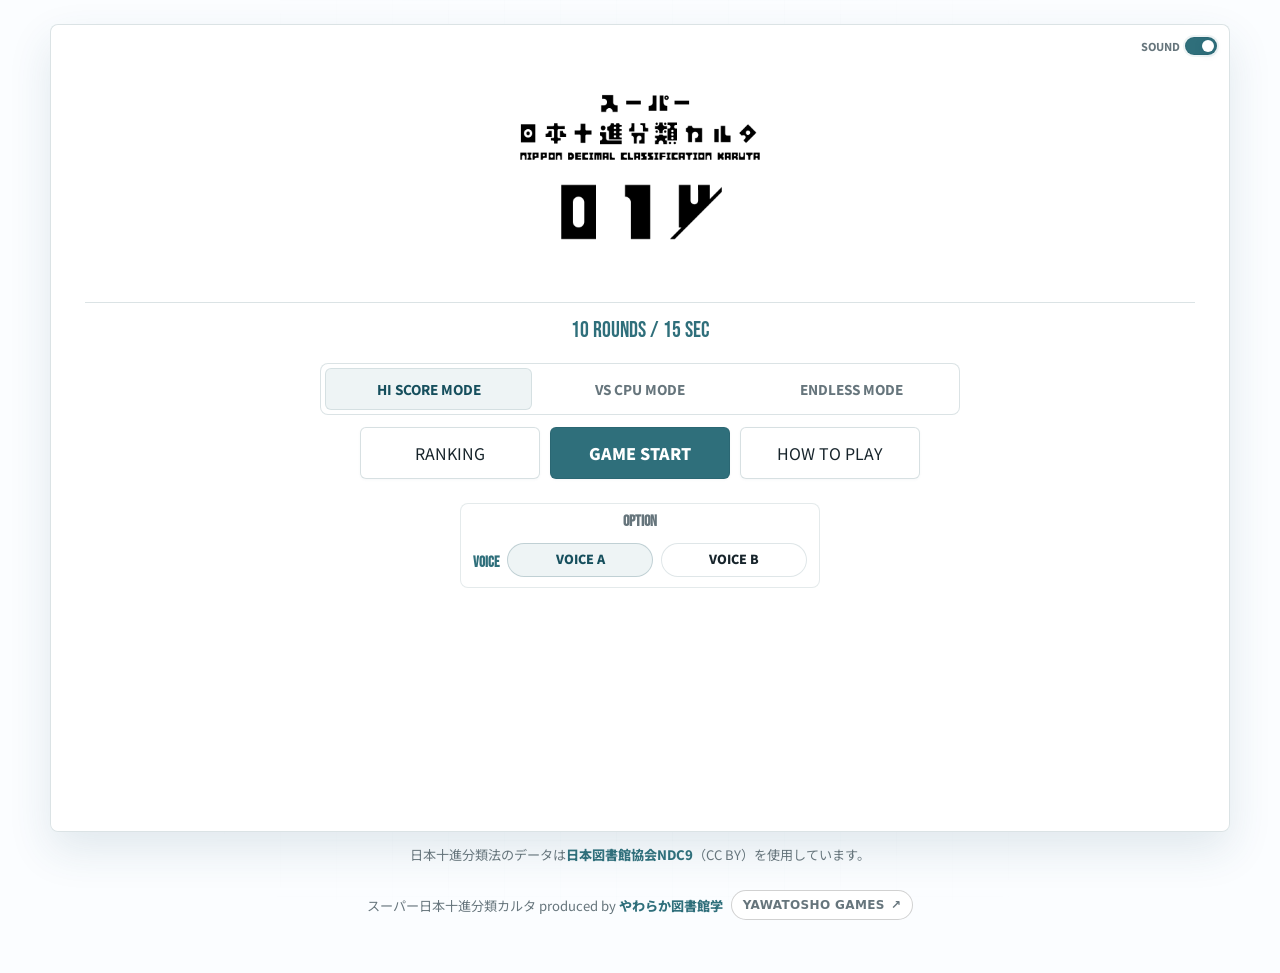
==== index.html @ 1f78094a "Add files via upload" ====
<!doctype html>
<html lang="ja">
<head>
  <meta charset="utf-8">
  <meta name="viewport" content="width=device-width, initial-scale=1">
  <title>スーパー日本十進分類カルタ</title>
  <meta name="description" content="NDCを素早く見抜いてカードを取る、スーパー日本十進分類カルタ。">
  <meta property="og:title" content="スーパー日本十進分類カルタ">
  <meta property="og:description" content="分類コードを読み解き、最速で札を取れ。">
  <meta property="og:type" content="website">
  <meta property="og:image" content="https://yawatosho.github.io/karuta2/logo.png?v=2">
  <meta property="og:image:width" content="1200">
  <meta property="og:image:height" content="630">
  <meta name="twitter:card" content="summary_large_image">
  <meta name="twitter:title" content="スーパー日本十進分類カルタ">
  <meta name="twitter:description" content="分類コードを読み解き、最速で札を取れ。">
  <meta name="twitter:image" content="https://yawatosho.github.io/karuta2/logo.png?v=2">
  <link rel="icon" href="favicon.ico" sizes="any">
  <link rel="apple-touch-icon" href="apple-touch-icon.png">
  <link rel="preconnect" href="https://fonts.googleapis.com">
  <link rel="preconnect" href="https://fonts.gstatic.com" crossorigin>
  <link href="https://fonts.googleapis.com/css2?family=Bebas+Neue&family=Noto+Sans+JP:wght@400;700;900&display=swap" rel="stylesheet">
  <!-- Google tag (gtag.js) -->
  <script async src="https://www.googletagmanager.com/gtag/js?id=G-J6NS8CCNWN"></script>
  <script>
    window.dataLayer = window.dataLayer || [];
    function gtag(){dataLayer.push(arguments);}
    gtag('js', new Date());
    gtag('config', 'G-J6NS8CCNWN', { send_page_view: false });
  </script>
  <link rel="preload" href="0.mp3" as="audio" type="audio/mpeg">
  <link rel="preload" href="1.mp3" as="audio" type="audio/mpeg">
  <link rel="preload" href="2.mp3" as="audio" type="audio/mpeg">
  <link rel="preload" href="3.mp3" as="audio" type="audio/mpeg">
  <link rel="preload" href="4.mp3" as="audio" type="audio/mpeg">
  <link rel="preload" href="5.mp3" as="audio" type="audio/mpeg">
  <link rel="preload" href="6.mp3" as="audio" type="audio/mpeg">
  <link rel="preload" href="7.mp3" as="audio" type="audio/mpeg">
  <link rel="preload" href="8.mp3" as="audio" type="audio/mpeg">
  <link rel="preload" href="9.mp3" as="audio" type="audio/mpeg">
  <link rel="preload" href="q_0.mp3" as="audio" type="audio/mpeg">
  <link rel="preload" href="q_1.mp3" as="audio" type="audio/mpeg">
  <link rel="preload" href="q_2.mp3" as="audio" type="audio/mpeg">
  <link rel="preload" href="q_3.mp3" as="audio" type="audio/mpeg">
  <link rel="preload" href="q_4.mp3" as="audio" type="audio/mpeg">
  <link rel="preload" href="q_5.mp3" as="audio" type="audio/mpeg">
  <link rel="preload" href="q_6.mp3" as="audio" type="audio/mpeg">
  <link rel="preload" href="q_7.mp3" as="audio" type="audio/mpeg">
  <link rel="preload" href="q_8.mp3" as="audio" type="audio/mpeg">
  <link rel="preload" href="q_9.mp3" as="audio" type="audio/mpeg">
  <link rel="preload" href="voice.mp3" as="audio" type="audio/mpeg">
  <link rel="preload" href="q_voice.mp3" as="audio" type="audio/mpeg">
  <link rel="preload" href="correct.mp3" as="audio" type="audio/mpeg">
  <link rel="preload" href="ng.mp3" as="audio" type="audio/mpeg">
  <link rel="preload" href="start.mp3" as="audio" type="audio/mpeg">
  <link rel="preload" href="result.mp3" as="audio" type="audio/mpeg">
  <link rel="stylesheet" href="styles.css?v=creditsgames1">
  <script src="audio_manager.js?v=voiceoption1" defer></script>
  <script src="mode_loader.js?v=voiceoption1" defer></script>
</head>
<body data-mode="hiscore">
  <main id="main" class="arena">
    <div class="ambient-lines" aria-hidden="true"></div>
    <div class="scan-grid" aria-hidden="true"></div>
    <div id="fxLayer" aria-hidden="true"></div>

    <section class="game-shell" aria-label="スーパー日本十進分類カルタ">
      <header class="game-hero">
        <img class="game-logo" src="logo.png" alt="スーパー日本十進分類カルタ">
      </header>

      <div class="topbar">
        <div class="status-chip">10 ROUNDS / 15 SEC</div>
        <div class="toggle-stack">
          <div class="sound-toggle-wrapper">
            <span class="toggle-label">SOUND</span>
            <label class="switch">
              <input id="soundToggle" checked type="checkbox">
            </label>
          </div>
        </div>
      </div>

      <div id="karuta">
        <div id="cpuCursor" class="cpu-cursor" aria-hidden="true"></div>

        <div class="mode-actions" aria-label="モード選択">
          <a id="hiscoreButton" class="active" href="index.html" data-mode-target="hiscore">HI SCORE MODE</a>
          <a id="cpuButton" href="index.html" data-mode-target="cpu">VS CPU MODE</a>
          <a id="endlessButton" href="index.html" data-mode-target="endless">ENDLESS MODE</a>
        </div>

        <p class="action-row">
          <button id="rankingButton" type="button">RANKING</button>
          <button id="startButton" type="button">GAME START</button>
          <button id="howToButton" type="button">HOW TO PLAY</button>
          <button id="quitButton" type="button">QUIT</button>
          <button id="nextWaveButton" type="button">NEXT WAVE</button>
          <button id="restartButton" type="button">RETRY</button>
        </p>

        <section id="optionPanel" class="option-panel" aria-label="OPTION">
          <p class="option-title">OPTION</p>
          <fieldset class="voice-options">
            <legend>VOICE</legend>
            <label class="voice-choice">
              <input type="radio" name="voiceVariant" value="a" checked>
              <span>VOICE A</span>
            </label>
            <label class="voice-choice">
              <input type="radio" name="voiceVariant" value="b">
              <span>VOICE B</span>
            </label>
          </fieldset>
        </section>

        <section class="cpu-level-panel" aria-label="CPU難易度">
          <label for="cpuLevel">CPU LEVEL</label>
          <select id="cpuLevel">
            <option value="beginner">風の目録使い / Beginner</option>
            <option selected value="normal">分類の魔術師 / Normal</option>
            <option value="expert">デジタルライブラリアン / Expert</option>
            <option value="god">至高の司書 / God</option>
          </select>
        </section>

        <section class="reader-panel is-hidden" aria-label="読み札">
          <div id="countdownDisplay" class="countdown-display" aria-live="polite"></div>
          <div id="reading">
            <div id="digit1" class="digit"><div class="num">&nbsp;</div></div>
            <div id="digit2" class="digit"><div class="num">&nbsp;</div></div>
            <div id="digit3" class="digit"><div class="num">&nbsp;</div></div>
          </div>
          <div class="hud">
            <div id="waveDisplay">WAVE: 1</div>
            <div id="lifeDisplay">LIFE: 3</div>
            <div id="scoreDisplay">SCORE: 0pt</div>
            <div id="scoreDisplayPlayer">YOU: 0pt</div>
            <div id="scoreDisplayCPU">CPU: 0pt</div>
            <div id="comboDisplay"></div>
            <div id="timeDisplay">TIME: 15.0 sec</div>
          </div>
          <div id="message"></div>
        </section>

        <div id="cardGrid" class="grid" style="display: none;"></div>

        <audio id="correctSound" preload="auto" playsinline>
          <source src="correct.mp3" type="audio/mpeg">
        </audio>
        <audio id="ngSound" preload="auto" playsinline>
          <source src="ng.mp3" type="audio/mpeg">
        </audio>
        <audio id="startSound" preload="auto" playsinline>
          <source src="start.mp3" type="audio/mpeg">
        </audio>
        <audio id="resultSound" preload="auto" playsinline>
          <source src="result.mp3" type="audio/mpeg">
        </audio>
      </div>
    </section>

    <dialog id="rankingModal" class="game-modal">
      <div class="modal-frame">
        <div class="modal-head">
          <h2>RANKING</h2>
          <button class="modal-close" type="button" data-close-modal="rankingModal" aria-label="閉じる">×</button>
        </div>
        <p class="modal-note cpu-ranking-note">CPU MODE has no online ranking.</p>
        <div id="rankingWrapper">
          <div id="localHighScore">
            <div id="localHighScoreDisplay"></div>
            <div id="highScoreTitleDisplay"></div>
          </div>
          <div id="resultRanking"></div>
        </div>
      </div>
    </dialog>

    <dialog id="howToModal" class="game-modal">
      <div class="modal-frame">
        <div class="modal-head">
          <h2>HOW TO PLAY</h2>
          <button class="modal-close" type="button" data-close-modal="howToModal" aria-label="閉じる">×</button>
        </div>
        <div class="rules-grid">
          <section>
            <h3 id="ruleTitle1">1. 数字を読む</h3>
            <p id="ruleText1">上に出る3桁のNDCを見て、対応する分類カードを選びます。</p>
          </section>
          <section>
            <h3 id="ruleTitle2">2. 早く取る</h3>
            <p id="ruleText2">6秒以内の正解で決まり字ボーナス。連続成功でコンボが伸びます。</p>
          </section>
          <section>
            <h3 id="ruleTitle3">3. 全10ラウンド</h3>
            <p id="ruleText3">1ラウンド15秒。不正解は-500pt、パーフェクトなら最後にスコア2倍。</p>
          </section>
        </div>
      </div>
    </dialog>

    <dialog id="resultModal" class="game-modal result-modal">
      <div class="modal-frame">
        <div class="modal-head">
          <h2>RESULT</h2>
          <button class="modal-close" type="button" data-close-modal="resultModal" aria-label="閉じる">×</button>
        </div>
        <div id="resultDisplay">
          <div id="battleResult"></div>
          <div id="resultScorePanel">
            <div id="resultScoreSummary"></div>
            <div id="highScoreEntryPanel" hidden>
              <h2 class="resultheading">NEW RECORD</h2>
              <form id="highScoreForm" class="highscore-form">
                <label for="highScoreName">NAME</label>
                <div class="name-submit-row">
                  <input id="highScoreName" name="name" maxlength="6" autocomplete="name" inputmode="text">
                  <button id="highScoreSubmit" type="submit">SUBMIT</button>
                </div>
                <p id="highScoreEntryStatus"></p>
              </form>
            </div>
          </div>
          <div id="resultCards"></div>
          <div id="localHighScore_result">
            <div id="localHighScoreDisplay_result"></div>
            <div id="highScoreTitleDisplay_result"></div>
          </div>
          <div id="resultRankingContainer2"></div>
        </div>
        <div class="result-actions">
          <button id="postButton" type="button">結果をXにポストする</button>
          <button id="resultTopButton" type="button" data-close-modal="resultModal">TOP</button>
        </div>
      </div>
    </dialog>

    <footer class="credits">
      <p>日本十進分類法のデータは<a href="https://www.jla.or.jp/committees/bunrui/ndc-data/" target="_blank" rel="noopener">日本図書館協会NDC9</a>（CC BY）を使用しています。</p>
      <p class="producer-line">
        <span>スーパー日本十進分類カルタ produced by <a href="https://yawatosho.hateblo.jp/" target="_blank" rel="noopener">やわらか図書館学</a></span>
        <a class="games-link" href="https://yawatosho.github.io/" target="_blank" rel="noopener">
          <span>YAWATOSHO GAMES</span>
          <span aria-hidden="true">↗</span>
        </a>
      </p>
    </footer>
  </main>
</body>
</html>
---- styles.css ----
:root {
  color-scheme: light;
  --bg: #f7fafb;
  --panel: rgba(255, 255, 255, 0.76);
  --panel-strong: rgba(255, 255, 255, 0.92);
  --panel-soft: rgba(255, 255, 255, 0.58);
  --line: rgba(34, 83, 95, 0.16);
  --line-hot: rgba(34, 83, 95, 0.34);
  --text: #17242b;
  --muted: #66757c;
  --accent: #2f6f7b;
  --accent-strong: #164f5d;
  --accent-soft: rgba(47, 111, 123, 0.08);
  --cyan: var(--accent);
  --gold: var(--accent);
  --pink: var(--accent);
  --green: var(--accent);
  --danger: #9d4f58;
  --body-bg: #fbfdff;
  --shell-bg: rgba(255, 255, 255, 0.9);
  --reader-bg: rgba(255, 255, 255, 0.86);
  --digit-bg: rgba(255, 255, 255, 0.94);
  --digit-border: rgba(47, 111, 123, 0.24);
  --digit-color: var(--accent-strong);
  --digit-shadow: none;
  --digit-box-shadow: inset 0 1px 0 rgba(255, 255, 255, 0.74);
  --hud-bg: rgba(255, 255, 255, 0.66);
  --message-bg: rgba(255, 255, 255, 0.7);
  --message-border: rgba(34, 83, 95, 0.14);
  --card-bg: rgba(255, 255, 255, 0.9);
  --logo-filter: none;
  --logo-blend: normal;
  --button-bg: rgba(255, 255, 255, 0.9);
  --modal-bg: rgba(255, 255, 255, 0.96);
}

* { box-sizing: border-box; }

html { min-height: 100%; background: var(--bg); }

body {
  min-height: 100vh;
  margin: 0;
  color: var(--text);
  font-family: "Noto Sans JP", system-ui, sans-serif;
  background: var(--body-bg);
  overflow-x: hidden;
}

body[data-mode="cpu"] #scoreDisplay,
body[data-mode="cpu"] #waveDisplay,
body[data-mode="cpu"] #lifeDisplay,
body[data-mode="cpu"] #rankingWrapper,
body[data-mode="cpu"] #resultScorePanel,
body[data-mode="cpu"] #localHighScore_result,
body[data-mode="cpu"] #resultRankingContainer2,
body:not([data-mode="cpu"]) #scoreDisplayPlayer,
body:not([data-mode="cpu"]) #scoreDisplayCPU,
body:not([data-mode="cpu"]) #battleResult,
body:not([data-mode="cpu"]) .cpu-ranking-note,
body:not([data-mode="cpu"]) .cpu-level-panel,
body:not([data-mode="endless"]) #waveDisplay,
body:not([data-mode="endless"]) #lifeDisplay {
  display: none !important;
}

body[data-mode="cpu"] .cpu-ranking-note {
  display: block;
}

button,
a {
  font: inherit;
}

.arena {
  position: relative;
  width: min(1180px, calc(100% - 28px));
  min-height: 100vh;
  margin: 0 auto;
  padding: 24px 0 40px;
}

.ambient-lines,
.scan-grid,
#fxLayer {
  pointer-events: none;
}

.ambient-lines,
.scan-grid {
  position: fixed;
  inset: 0;
}

.ambient-lines {
  display: none;
}

.scan-grid {
  background-image:
    linear-gradient(rgba(34, 83, 95, 0.035) 1px, transparent 1px),
    linear-gradient(90deg, rgba(34, 83, 95, 0.028) 1px, transparent 1px);
  background-size: 56px 56px;
  mask-image: radial-gradient(circle at center, black, transparent 78%);
}

#fxLayer {
  position: static;
  width: 0;
  height: 0;
  overflow: visible;
}

.game-shell {
  position: relative;
  z-index: 1;
  min-height: calc(100vh - 92px);
  padding: clamp(18px, 3vw, 34px);
  border: 1px solid var(--line);
  border-radius: 8px;
  background: var(--shell-bg);
  box-shadow: 0 18px 44px rgba(31, 83, 103, 0.12), inset 0 1px 0 rgba(255, 255, 255, 0.94);
  backdrop-filter: blur(18px) saturate(1.16);
  overflow: hidden;
}

.game-shell::before {
  content: "";
  position: absolute;
  inset: 0;
  border: 1px solid rgba(255, 255, 255, 0.62);
  border-radius: inherit;
  pointer-events: none;
}

.game-hero {
  display: flex;
  justify-content: center;
  padding-bottom: 22px;
  border-bottom: 1px solid var(--line);
}

.game-playing .game-hero {
  display: none;
}

.game-logo {
  width: min(420px, 88vw);
  border-radius: 0;
  background: transparent;
  box-shadow: none;
  filter: var(--logo-filter);
  mix-blend-mode: var(--logo-blend);
}

.eyebrow,
.status-chip {
  margin: 0;
  color: var(--gold);
  font-family: "Bebas Neue", "Noto Sans JP", sans-serif;
  font-size: clamp(1rem, 2vw, 1.35rem);
  letter-spacing: 0;
}

h1 {
  margin: 4px 0 8px;
  font-size: clamp(2.2rem, 6vw, 4.9rem);
  line-height: 0.92;
  letter-spacing: 0;
  word-break: keep-all;
  text-shadow: none;
}

.tagline {
  max-width: 36em;
  margin: 0;
  color: var(--muted);
  font-size: clamp(0.95rem, 2vw, 1.18rem);
}

.topbar,
.hud,
#rankingWrapper,
#resultDisplay {
  display: flex;
  gap: 16px;
}

.topbar {
  align-items: center;
  justify-content: center;
  margin: 14px 0 18px;
  min-height: 28px;
}

.mode-actions,
.menu-actions {
  display: grid;
  grid-template-columns: repeat(auto-fit, minmax(180px, 180px));
  justify-content: center;
  align-items: stretch;
  gap: 10px;
  margin: 0 auto;
}

.mode-actions {
  width: min(100%, 640px);
  grid-template-columns: repeat(3, minmax(0, 1fr));
  gap: 4px;
  margin-bottom: 12px;
  padding: 4px;
  border: 1px solid var(--line);
  border-radius: 8px;
  background: var(--panel-soft);
}

.game-playing .mode-actions {
  display: none;
}

.game-playing .toggle-stack {
  display: none;
}

.toggle-stack {
  position: absolute;
  top: 12px;
  right: 12px;
  z-index: 4;
  display: flex;
  flex-wrap: wrap;
  align-items: center;
  justify-content: flex-end;
  gap: 8px;
}

.sound-toggle-wrapper {
  display: flex;
  align-items: center;
  gap: 5px;
  color: var(--muted);
  font-size: 0.68rem;
  font-weight: 800;
  line-height: 1;
}

.switch input[type="checkbox"] {
  appearance: none;
  position: relative;
  width: 32px;
  height: 18px;
  margin: 0;
  border: 1px solid rgba(34, 83, 95, 0.2);
  border-radius: 999px;
  background: rgba(225, 240, 245, 0.9);
  cursor: pointer;
  transition: background 0.24s, box-shadow 0.24s;
}

.switch input[type="checkbox"]::before {
  content: "";
  position: absolute;
  top: 2px;
  left: 2px;
  width: 12px;
  height: 12px;
  border-radius: 50%;
  background: #fff;
  box-shadow: 0 2px 8px rgba(31, 83, 103, 0.16);
  transition: transform 0.24s;
}

.switch input[type="checkbox"]:checked {
  background: var(--cyan);
  box-shadow: 0 0 0 2px rgba(47, 111, 123, 0.08);
}

.switch input[type="checkbox"]:checked::before { transform: translateX(14px); }

.action-row {
  display: grid;
  grid-template-columns: repeat(auto-fit, minmax(180px, 180px));
  justify-content: center;
  gap: 10px;
  margin: 6px 0 18px;
}

.cpu-shell .action-row {
  grid-template-columns: repeat(auto-fit, minmax(180px, 180px));
}

.option-panel {
  position: relative;
  display: grid;
  width: min(100%, 360px);
  gap: 13px;
  margin: 24px auto 16px;
  padding: 10px 12px;
  border: 1px solid rgba(34, 83, 95, 0.12);
  border-radius: 8px;
  background: rgba(255, 255, 255, 0.58);
}

.option-title {
  margin: 0;
  color: var(--muted);
  font-family: "Bebas Neue", "Noto Sans JP", sans-serif;
  font-size: 1rem;
  font-weight: 900;
  letter-spacing: 0;
  line-height: 1;
  text-align: center;
}

.voice-options {
  display: grid;
  grid-template-columns: auto repeat(2, minmax(0, 1fr));
  align-items: center;
  gap: 8px;
  margin: 0;
  padding: 0;
  border: 0;
}

.voice-options legend {
  display: contents;
  color: var(--cyan);
  font-family: "Bebas Neue", "Noto Sans JP", sans-serif;
  font-size: 0.92rem;
  font-weight: 900;
  letter-spacing: 0;
}

.voice-choice {
  position: relative;
  display: flex;
  min-height: 34px;
  align-items: center;
  justify-content: center;
  color: var(--text);
  cursor: pointer;
  font-size: 0.78rem;
  font-weight: 900;
  line-height: 1;
}

.voice-choice input {
  position: absolute;
  opacity: 0;
  pointer-events: none;
}

.voice-choice span {
  display: flex;
  width: 100%;
  min-height: 34px;
  align-items: center;
  justify-content: center;
  border: 1px solid rgba(34, 83, 95, 0.14);
  border-radius: 999px;
  background: rgba(255, 255, 255, 0.72);
  transition: border-color 0.14s, background 0.14s, color 0.14s, transform 0.14s;
}

.voice-choice:hover span {
  border-color: rgba(34, 83, 95, 0.24);
  background: rgba(255, 255, 255, 0.94);
  transform: translateY(-1px);
}

.voice-choice input:checked + span {
  border-color: rgba(34, 83, 95, 0.22);
  background: var(--accent-soft);
  color: var(--accent-strong);
}

body.game-playing .option-panel {
  display: none;
}

#startButton,
#cpuButton,
#endlessButton,
#hiscoreButton,
#quitButton,
#restartButton,
#postButton,
#resultTopButton,
#rankingButton,
#howToButton,
#nextWaveButton {
  min-width: 168px;
  padding: 13px 22px;
  border: 1px solid rgba(34, 83, 95, 0.18);
  border-radius: 6px;
  color: var(--text);
  background: var(--button-bg);
  box-shadow: 0 1px 3px rgba(31, 83, 103, 0.04);
  cursor: pointer;
  text-align: center;
  text-decoration: none;
  text-transform: uppercase;
  transition: transform 0.14s, border-color 0.14s, background 0.14s;
}

#cpuButton.active,
#endlessButton.active,
#hiscoreButton.active {
  color: #ffffff;
  border-color: rgba(34, 83, 95, 0.26);
  background: var(--accent);
  font-weight: 900;
}

#startButton {
  color: #ffffff;
  background: var(--accent);
  border-color: rgba(34, 83, 95, 0.26);
  font-weight: 900;
}

.mode-actions #hiscoreButton,
.mode-actions #cpuButton,
.mode-actions #endlessButton {
  min-width: 0;
  padding: 10px 12px;
  border-color: transparent;
  background: transparent;
  box-shadow: none;
  color: var(--muted);
  font-size: 0.84rem;
  font-weight: 800;
}

.mode-actions #hiscoreButton.active,
.mode-actions #cpuButton.active,
.mode-actions #endlessButton.active {
  color: var(--accent-strong);
  border-color: rgba(34, 83, 95, 0.12);
  background: var(--accent-soft);
}

#restartButton,
#quitButton,
#postButton,
#nextWaveButton { display: none; }

#quitButton,
#nextWaveButton {
  grid-column: 1 / -1;
  justify-self: center;
  width: 180px;
}

#nextWaveButton:disabled {
  opacity: 0.58;
  cursor: wait;
  transform: none;
}

body.game-playing[data-mode="endless"].awaiting-next-wave #nextWaveButton {
  position: static;
  z-index: 1;
  width: min(100%, 230px);
  border-color: rgba(34, 83, 95, 0.18);
  background: rgba(255, 255, 255, 0.82);
  color: var(--cyan);
  transform: none;
}

body.game-playing[data-mode="endless"].awaiting-next-wave #nextWaveButton:hover {
  border-color: rgba(34, 83, 95, 0.26);
  background: rgba(255, 255, 255, 0.94);
  color: var(--accent-strong);
  transform: translateY(-1px);
}

body.game-playing[data-mode="endless"].awaiting-next-wave #nextWaveButton:disabled {
  transform: none;
}

body.game-playing[data-mode="endless"].awaiting-next-wave #nextWaveButton[data-ready="true"]::before {
  content: none;
}

body.game-playing[data-mode="endless"].awaiting-next-wave .grid {
  align-content: center;
  align-items: center;
  justify-content: center;
}

.next-wave-panel {
  display: flex;
  width: 100%;
  min-height: 240px;
  align-items: center;
  justify-content: center;
  flex-direction: column;
  gap: 12px;
  color: var(--cyan);
  text-align: center;
}

.next-wave-ready {
  color: var(--cyan);
  font-family: "Bebas Neue", "Noto Sans JP", sans-serif;
  font-size: clamp(1.5rem, 4vw, 2.4rem);
  font-weight: 900;
  letter-spacing: 0;
  line-height: 1;
  visibility: hidden;
}

.next-wave-panel.is-ready .next-wave-ready {
  visibility: visible;
}

#startButton:hover,
#cpuButton:hover,
#endlessButton:hover,
#hiscoreButton:hover,
#quitButton:hover,
#restartButton:hover,
#postButton:hover,
#resultTopButton:hover,
#rankingButton:hover,
#howToButton:hover,
#nextWaveButton:hover {
  transform: translateY(-1px);
  border-color: var(--line-hot);
  background: rgba(255, 255, 255, 0.96);
}

#startButton:hover {
  color: #ffffff;
  border-color: rgba(34, 83, 95, 0.28);
  background: var(--accent-strong);
}

.mode-actions #hiscoreButton:hover,
.mode-actions #cpuButton:hover,
.mode-actions #endlessButton:hover,
.mode-actions #hiscoreButton.active:hover,
.mode-actions #cpuButton.active:hover,
.mode-actions #endlessButton.active:hover {
  transform: none;
  color: var(--accent-strong);
  border-color: rgba(34, 83, 95, 0.14);
  background: var(--accent-soft);
}

.card:hover {
  transform: translateY(-2px) !important;
  border-color: var(--line-hot);
  background: rgba(255, 255, 255, 0.96);
}

.reader-panel {
  --reader-stage-height: clamp(104px, 13vw, 150px);
  --reader-hud-height: 46px;
  --reader-message-height: 38px;
  margin: 16px 0 22px;
  padding: 18px;
  border: 1px solid var(--line);
  border-radius: 8px;
  background: var(--reader-bg);
  min-height: calc(var(--reader-stage-height) + var(--reader-hud-height) + var(--reader-message-height) + 32px);
}

.reader-panel.is-hidden {
  display: none;
}

.countdown-display {
  display: none;
  height: var(--reader-stage-height);
  margin: 4px 0 18px;
  align-items: center;
  justify-content: center;
  color: var(--digit-color);
  font-family: "Bebas Neue", "Noto Sans JP", sans-serif;
  font-size: clamp(5.8rem, 14vw, 9.5rem);
  line-height: 1;
  letter-spacing: 0;
  text-shadow: var(--digit-shadow);
}

.countdown-display.active {
  display: flex;
  animation: countdownPop 0.72s ease both;
}

#reading {
  display: none;
  justify-content: center;
  align-items: center;
  gap: 0.5em;
  height: var(--reader-stage-height);
  margin: 4px 0 18px;
  text-align: center;
}

.digit {
  position: relative;
  display: inline-flex;
  align-items: center;
  justify-content: center;
  flex: 0 0 clamp(74px, 10vw, 112px);
  width: clamp(74px, 10vw, 112px);
  height: clamp(74px, 10vw, 112px);
  margin: 0;
  border: 1px solid var(--digit-border);
  border-radius: 8px;
  background: var(--digit-bg);
  overflow: hidden;
  text-align: center;
  box-shadow: var(--digit-box-shadow);
  contain: layout paint;
}

.digit .num {
  position: absolute;
  inset: 0;
  display: flex;
  align-items: center;
  justify-content: center;
  width: 100%;
  height: 100%;
  color: var(--digit-color);
  font-family: "Bebas Neue", "Noto Sans JP", sans-serif;
  font-size: clamp(4rem, 10vw, 7rem);
  line-height: 1;
  padding-top: 0.12em;
  text-shadow: var(--digit-shadow);
  transform: translateY(100%);
  opacity: 0;
  transition: transform 0.34s cubic-bezier(.2,.9,.1,1), opacity 0.34s;
}

.hud {
  width: min(100%, 760px);
  margin: 0 auto;
  min-height: var(--reader-hud-height);
  align-items: stretch;
  justify-content: center;
  flex-wrap: wrap;
  gap: 10px;
}

#scoreDisplay,
#scoreDisplayPlayer,
#scoreDisplayCPU,
#waveDisplay,
#lifeDisplay,
#timeDisplay {
  min-width: 150px;
  padding: 10px 14px;
  border: 0;
  border-radius: 6px;
  background: transparent;
  text-align: center;
  font-weight: 900;
}

#scoreDisplay { color: var(--green); }
#scoreDisplayPlayer { color: var(--green); }
#scoreDisplayCPU { color: var(--pink); }
#waveDisplay { color: var(--gold); }
#lifeDisplay { color: var(--pink); }
#timeDisplay {
  flex: 1 1 100%;
  width: 100%;
  min-width: min(100%, 420px);
  max-width: 760px;
  color: var(--cyan);
  background:
    linear-gradient(90deg, rgba(47, 111, 123, 0.18) var(--time-progress, 100%), transparent 0),
    var(--hud-bg);
}

#timeDisplay.danger { color: var(--danger); animation: pulseDanger 0.65s infinite; }

#timeDisplay.danger {
  background:
    linear-gradient(90deg, rgba(157, 79, 88, 0.2) var(--time-progress, 100%), transparent 0),
    var(--hud-bg);
}

#lifeDisplay {
  display: inline-flex;
  align-items: center;
  justify-content: center;
  gap: 12px;
}

body.game-playing[data-mode="endless"] #lifeDisplay {
  display: inline-flex !important;
}

body.game-playing[data-mode="endless"] #waveDisplay,
body.game-playing[data-mode="endless"] #lifeDisplay,
body.game-playing[data-mode="endless"] #scoreDisplay {
  display: inline-flex !important;
  height: 38px;
  align-items: center;
  justify-content: center;
  line-height: 1;
}

.life-label {
  margin-right: 10px;
  font-size: 0.78em;
  color: var(--muted);
}

.life-hearts {
  display: inline-flex;
  gap: 4px;
  color: var(--accent);
  font-size: 1.1em;
  line-height: 1;
}

.life-heart.is-empty {
  color: rgba(47, 111, 123, 0.36);
}

#comboDisplay {
  position: fixed;
  left: 50%;
  bottom: max(14px, calc(env(safe-area-inset-bottom) + 12px));
  z-index: 60;
  width: min(calc(100vw - 32px), 560px);
  min-width: 0;
  min-height: 0;
  padding: 0;
  border: 0;
  background: transparent;
  color: var(--pink);
  text-align: center;
  overflow: visible;
  pointer-events: none;
  transform: translateX(-50%);
}

#comboDisplay span {
  display: inline-flex;
  max-width: 100%;
  align-items: center;
  justify-content: center;
  padding: 10px 18px;
  border: 0;
  border-radius: 999px;
  background: rgba(255, 255, 255, 0.94);
  box-shadow: none;
  font-weight: 900;
  opacity: 0;
  transform: translateY(12px) scale(0.96);
  transform-origin: center;
  transition: transform 0.22s ease, opacity 0.22s ease;
}

#comboDisplay span.active {
  opacity: 1;
  transform: translateY(0) scale(1);
}

#message {
  display: flex;
  width: min(100%, 520px);
  min-height: var(--reader-message-height);
  margin: 14px auto 0;
  padding: 8px 14px;
  align-items: center;
  justify-content: center;
  border: 1px solid var(--message-border);
  border-radius: 6px;
  background: var(--message-bg);
  text-align: center;
  color: var(--text);
  font-size: 0.95rem;
  font-weight: 800;
  letter-spacing: 0;
  white-space: nowrap;
}

#message:empty {
  visibility: hidden;
}

#message.msg-ready { color: var(--cyan); }
#message.msg-round { color: var(--cyan); }
#message.msg-success { color: var(--green); }
#message.msg-warning { color: var(--danger); }
#message.msg-finish { color: var(--gold); }

#message .msg-main {
  margin-right: 0;
  font-family: "Bebas Neue", "Noto Sans JP", sans-serif;
  font-size: 1.15rem;
  letter-spacing: 0;
}

#message .msg-main + .msg-sub {
  margin-left: 0.7em;
}

#message .msg-sub {
  color: var(--muted);
  font-size: 0.88rem;
  font-weight: 700;
}

.grid {
  display: flex;
  flex-wrap: wrap;
  justify-content: center;
  gap: 14px;
  margin: 22px 0;
}

#karuta {
  position: relative;
}

.cpu-level-panel {
  display: flex;
  width: min(100%, 520px);
  align-items: center;
  justify-content: center;
  gap: 10px;
  margin: 12px auto 4px;
  padding: 12px 14px;
  border: 1px solid var(--line);
  border-radius: 8px;
  background: var(--panel-soft);
}

.cpu-level-panel label {
  color: var(--gold);
  font-family: "Bebas Neue", "Noto Sans JP", sans-serif;
  font-size: 1.25rem;
  letter-spacing: 0;
}

#cpuLevel {
  min-width: min(100%, 280px);
  padding: 10px 12px;
  border: 1px solid var(--message-border);
  border-radius: 6px;
  color: var(--text);
  background: rgba(255, 255, 255, 0.86);
  font: inherit;
  font-weight: 800;
}

.cpu-cursor {
  display: none;
  position: absolute;
  z-index: 6;
  width: 34px;
  height: 34px;
  border: 2px solid rgba(47, 111, 123, 0.7);
  border-radius: 50%;
  pointer-events: none;
  transform: translate(-50%, -50%);
  transition: top 0.22s ease-out, left 0.22s ease-out;
  background:
    linear-gradient(var(--accent), var(--accent)) center / 2px 12px no-repeat,
    linear-gradient(90deg, var(--accent), var(--accent)) center / 12px 2px no-repeat,
    rgba(255, 255, 255, 0.7);
  box-shadow: 0 0 0 4px rgba(47, 111, 123, 0.06);
  backdrop-filter: blur(1px);
}

.cpu-cursor::after {
  content: "CPU";
  position: absolute;
  top: -20px;
  left: 50%;
  padding: 2px 5px;
  border: 1px solid rgba(47, 111, 123, 0.22);
  border-radius: 4px;
  color: var(--gold);
  background: rgba(255, 255, 255, 0.88);
  font-family: "Bebas Neue", "Noto Sans JP", sans-serif;
  font-size: 0.78rem;
  line-height: 1;
  letter-spacing: 0;
  transform: translateX(-50%);
}

.cpu-cursor.pulse {
  animation: cpuPulse 0.5s ease-out 1;
}

.battle-summary {
  text-align: center;
}

.battle-summary h3 {
  margin: 0 0 12px;
  color: var(--gold);
  font-family: "Bebas Neue", "Noto Sans JP", sans-serif;
  font-size: clamp(2.3rem, 7vw, 4rem);
  line-height: 1;
  letter-spacing: 0;
}

.result-scoreline {
  display: flex;
  flex-wrap: wrap;
  justify-content: center;
  gap: 10px;
  margin: 0 0 14px;
}

.result-scoreline span {
  min-width: 150px;
  padding: 10px 14px;
  border: 1px solid var(--message-border);
  border-radius: 6px;
  background: var(--hud-bg);
  font-weight: 900;
}

.speech {
  margin: 12px auto 0;
  padding: 13px 16px;
  border: 1px solid var(--message-border);
  border-radius: 8px;
  background: var(--message-bg);
  color: var(--text);
  line-height: 1.7;
}

.speech .by {
  display: block;
  margin-bottom: 4px;
  color: var(--cyan);
  font-weight: 900;
}

.speech.win,
.speech.lose,
.speech.draw { border-color: var(--message-border); }

.cpu-hit-flash .game-shell {
  animation: cpuHitFlash 0.42s ease;
}

.card {
  flex: 0 0 160px;
  width: 160px;
  position: relative;
  min-width: 0;
  min-height: 104px;
  padding: 14px;
  border: 1px solid rgba(34, 83, 95, 0.16);
  border-radius: 8px;
  color: var(--text);
  background: var(--card-bg);
  box-shadow: 0 1px 3px rgba(31, 83, 103, 0.04);
  display: flex;
  justify-content: center;
  align-items: center;
  text-align: center;
  cursor: pointer;
  transform: none !important;
  transition: border-color 0.14s, opacity 0.18s, background 0.14s;
  will-change: auto;
}

#rankingWrapper,
#resultDisplay {
  margin: 24px 0 0;
  align-items: flex-start;
  flex-wrap: wrap;
}

#rankingWrapper > *,
#resultDisplay > * {
  flex: 1;
  min-width: min(100%, 220px);
  padding: 16px;
  border: 1px solid rgba(34, 83, 95, 0.14);
  border-radius: 8px;
  background: var(--panel-strong);
}

#resultDisplay { display: none; }

.result-actions {
  display: flex;
  justify-content: center;
  gap: 10px;
  margin: 18px 0 0;
}

.result-actions #postButton,
.result-actions #resultTopButton {
  min-width: min(100%, 220px);
}

.resultheading {
  margin: 0 0 12px;
  padding-bottom: 10px;
  border-bottom: 1px solid var(--line);
  color: var(--gold);
  font-size: 1rem;
}

ol,
ul { padding-left: 1.4em; }

.highscore-entry {
  display: flex;
  justify-content: space-between;
  gap: 12px;
  padding: 4px 0;
}

.highscore-score { min-width: 86px; text-align: right; }

.rank-tabs {
  display: flex;
  flex-wrap: wrap;
  gap: 8px;
  justify-content: center;
  margin: 8px 0 12px;
}

.rank-tabs .tab-btn {
  padding: 7px 12px;
  border: 1px solid rgba(34, 83, 95, 0.14);
  border-radius: 999px;
  color: var(--muted);
  background: rgba(255, 255, 255, 0.68);
  cursor: pointer;
}

.rank-tabs .tab-btn.active {
  color: #ffffff;
  border-color: rgba(34, 83, 95, 0.26);
  background: var(--gold);
}

.result-score-summary {
  text-align: center;
}

.result-score-summary .score-label {
  margin: 0 0 4px;
  color: var(--muted);
  font-family: "Bebas Neue", "Noto Sans JP", sans-serif;
  font-size: 1.25rem;
  letter-spacing: 0;
}

.result-score-summary .score-value {
  margin: 0;
  color: var(--gold);
  font-family: "Bebas Neue", "Noto Sans JP", sans-serif;
  font-size: clamp(2.5rem, 7vw, 4.4rem);
  line-height: 1;
  letter-spacing: 0;
}

.result-score-summary .score-note {
  margin: 8px 0 0;
  color: var(--muted);
  font-weight: 800;
}

#highScoreEntryPanel {
  margin-top: 16px;
  padding-top: 14px;
  border-top: 1px solid var(--line);
}

#highScoreEntryPanel[hidden] {
  display: none;
}

#highScoreEntryPanel.is-checking {
  border-top-color: rgba(47, 111, 123, 0.16);
}

.highscore-form {
  display: grid;
  gap: 10px;
}

#highScoreEntryPanel.is-checking .highscore-form {
  gap: 0;
}

#highScoreEntryPanel.is-checking .highscore-form label,
#highScoreEntryPanel.is-checking .name-submit-row {
  display: none;
}

.highscore-form label {
  color: var(--cyan);
  font-family: "Bebas Neue", "Noto Sans JP", sans-serif;
  font-size: 1.1rem;
  letter-spacing: 0;
}

.name-submit-row {
  display: flex;
  gap: 8px;
}

#highScoreName {
  width: 100%;
  min-width: 0;
  padding: 11px 12px;
  border: 1px solid var(--message-border);
  border-radius: 6px;
  color: var(--text);
  background: rgba(255, 255, 255, 0.86);
  font: inherit;
  font-weight: 900;
}

#highScoreSubmit {
  flex: 0 0 auto;
  padding: 11px 14px;
  border: 1px solid rgba(34, 83, 95, 0.26);
  border-radius: 6px;
  color: #ffffff;
  background: var(--gold);
  font: inherit;
  font-weight: 900;
  cursor: pointer;
}

#highScoreSubmit:disabled {
  opacity: 0.55;
  cursor: wait;
}

#highScoreEntryStatus {
  min-height: 1.4em;
  margin: 0;
  color: var(--muted);
  font-size: 0.86rem;
  font-weight: 700;
}

#highScoreEntryPanel.is-checking #highScoreEntryStatus {
  color: var(--cyan);
}

.credits {
  position: relative;
  z-index: 1;
  color: var(--muted);
  font-size: 0.82rem;
  text-align: center;
}

.credits a {
  color: var(--cyan);
  font-weight: 800;
  text-decoration: none;
}

.credits a:hover {
  color: var(--gold);
}

.credits .producer-line {
  display: inline-flex;
  align-items: center;
  justify-content: center;
  flex-wrap: wrap;
  gap: 8px;
}

.credits .games-link {
  display: inline-flex;
  align-items: center;
  gap: 0.5em;
  padding: 0.55em 0.9em;
  border: 1px solid rgba(0, 0, 0, 0.18);
  border-radius: 999px;
  background: rgba(255, 255, 255, 0.82);
  backdrop-filter: blur(6px);
  color: inherit;
  font: 600 12px/1.2 system-ui, -apple-system, BlinkMacSystemFont, "Segoe UI", sans-serif;
  letter-spacing: 0.03em;
}

.credits .games-link:hover {
  color: var(--accent-strong);
  border-color: rgba(34, 83, 95, 0.24);
  background: rgba(255, 255, 255, 0.94);
}


.modal-note {
  margin: 0;
  color: var(--muted);
  font-weight: 800;
  text-align: center;
}

.game-modal {
  width: min(980px, calc(100vw - 24px));
  max-height: min(820px, calc(100vh - 24px));
  padding: 0;
  border: 1px solid var(--line);
  border-radius: 8px;
  color: var(--text);
  background: transparent;
  box-shadow: 0 20px 52px rgba(31, 83, 103, 0.18);
}

.game-modal::backdrop {
  background: rgba(232, 244, 248, 0.68);
  backdrop-filter: blur(10px);
}

.modal-frame {
  max-height: inherit;
  overflow: auto;
  padding: clamp(16px, 3vw, 26px);
  background: var(--modal-bg);
}

.modal-head {
  display: flex;
  align-items: center;
  justify-content: space-between;
  gap: 14px;
  margin-bottom: 16px;
  padding-bottom: 12px;
  border-bottom: 1px solid var(--line);
}

.modal-head h2 {
  margin: 0;
  color: var(--gold);
  font-family: "Bebas Neue", "Noto Sans JP", sans-serif;
  font-size: 2rem;
  letter-spacing: 0;
}

.modal-close {
  width: 42px;
  height: 42px;
  border: 1px solid rgba(34, 83, 95, 0.18);
  border-radius: 6px;
  color: var(--text);
  background: rgba(255, 255, 255, 0.72);
  cursor: pointer;
  font-size: 1.4rem;
}

.rules-grid {
  display: grid;
  grid-template-columns: repeat(3, 1fr);
  gap: 14px;
}

.rules-grid section {
  padding: 16px;
  border: 1px solid rgba(34, 83, 95, 0.14);
  border-radius: 8px;
  background: var(--panel-soft);
}

.rules-grid h3 {
  margin: 0 0 8px;
  color: var(--cyan);
  font-size: 1rem;
}

.rules-grid p { margin: 0; color: var(--muted); }

.shake {
  border-color: rgba(157, 79, 88, 0.72);
  box-shadow: 0 0 0 1px rgba(157, 79, 88, 0.12), 0 0 10px rgba(157, 79, 88, 0.12);
}

.correct {
  border-color: rgba(47, 111, 123, 0.5);
  background: rgba(239, 247, 249, 0.96);
  box-shadow: 0 0 0 1px rgba(47, 111, 123, 0.12), 0 0 18px rgba(47, 111, 123, 0.1);
  opacity: 0;
}
.hit-flash .game-shell { animation: hitFlash 0.42s ease; }
.miss-flash .game-shell { animation: missFlash 0.36s ease; }
.finish-flash .game-shell { animation: finishFlash 0.9s ease; }

.spark,
.pop-text {
  position: fixed;
  z-index: 40;
  pointer-events: none;
}

.spark {
  width: 9px;
  height: 9px;
  border-radius: 50%;
  background: currentColor;
  box-shadow: 0 0 8px currentColor;
  animation: sparkFly 0.72s ease-out forwards;
}

.pop-text {
  color: var(--gold);
  font-family: "Bebas Neue", "Noto Sans JP", sans-serif;
  font-size: 1.9rem;
  text-shadow: none;
  animation: popText 0.9s ease-out forwards;
}

@keyframes pulseDanger {
  50% { box-shadow: 0 0 10px rgba(157, 79, 88, 0.18); }
}

@keyframes hitFlash {
  50% { box-shadow: 0 14px 42px rgba(47, 111, 123, 0.1), inset 0 0 22px rgba(47, 111, 123, 0.06); }
}

@keyframes missFlash {
  50% { box-shadow: 0 14px 42px rgba(157, 79, 88, 0.1), inset 0 0 22px rgba(157, 79, 88, 0.06); }
}

@keyframes finishFlash {
  35% { box-shadow: 0 14px 46px rgba(47, 111, 123, 0.1), inset 0 0 24px rgba(47, 111, 123, 0.06); }
}

@keyframes sparkFly {
  to {
    transform: translate(var(--tx), var(--ty)) scale(0);
    opacity: 0;
  }
}

@keyframes popText {
  to {
    transform: translateY(-42px) scale(1.18);
    opacity: 0;
  }
}

@keyframes countdownPop {
  0% { transform: scale(0.82); opacity: 0; }
  35% { transform: scale(1); opacity: 1; }
  100% { transform: scale(0.96); opacity: 0.86; }
}

@keyframes cpuPulse {
  0% { box-shadow: 0 0 0 0 rgba(47, 111, 123, 0.24); }
  100% { box-shadow: 0 0 0 16px rgba(47, 111, 123, 0); }
}

@keyframes cpuHitFlash {
  50% { box-shadow: 0 14px 42px rgba(47, 111, 123, 0.1), inset 0 0 22px rgba(47, 111, 123, 0.06); }
}

@media (max-width: 760px) {
  .arena {
    width: min(100% - 14px, 1180px);
    padding-top: 7px;
  }

  .game-shell { padding: 14px; }

  .game-hero {
    gap: 10px;
  }

  .game-logo { max-width: 290px; }

  .topbar,
  #rankingWrapper,
  #resultDisplay {
    flex-direction: column;
  }

  .grid {
    display: flex;
    justify-content: center;
    gap: 10px;
  }

  .card {
    flex-basis: calc(50% - 5px);
    width: calc(50% - 5px);
    min-height: 76px;
    padding: 10px;
    font-size: 0.86rem;
  }

  #startButton,
  #cpuButton,
  #endlessButton,
  #hiscoreButton,
  #quitButton,
  #restartButton,
  #postButton,
  #resultTopButton,
  #rankingButton,
  #howToButton,
  #nextWaveButton {
    width: 100%;
    min-width: 0;
  }

  #rankingWrapper > *,
  #resultDisplay > * {
    width: 100%;
    flex: none;
  }

  .result-actions {
    width: 100%;
    flex-direction: column;
  }

  .reader-panel { padding: 12px; }
  .hud { gap: 8px; }

  #scoreDisplay,
  #scoreDisplayPlayer,
  #scoreDisplayCPU,
  #waveDisplay,
  #lifeDisplay {
    min-width: calc(50% - 8px);
    padding: 8px 10px;
    font-size: 0.9rem;
  }

  #timeDisplay {
    width: 100%;
    min-width: 0;
    max-width: none;
    padding: 8px 10px;
    font-size: 0.9rem;
  }

  #comboDisplay {
    bottom: max(12px, calc(env(safe-area-inset-bottom) + 10px));
    width: min(calc(100vw - 24px), 520px);
  }

  #comboDisplay span {
    padding: 9px 14px;
    font-size: 0.86rem;
  }

  .menu-actions,
  .mode-actions,
  .action-row,
  .cpu-shell .action-row {
    width: 100%;
    grid-template-columns: repeat(auto-fit, minmax(150px, 1fr));
  }

  .cpu-level-panel {
    flex-direction: column;
    align-items: stretch;
    gap: 8px;
  }

  .cpu-level-panel label {
    text-align: center;
  }

  #cpuLevel {
    width: 100%;
  }

  .toggle-stack {
    top: 10px;
    right: 10px;
    width: auto;
    justify-content: flex-end;
  }

  #quitButton,
  #nextWaveButton {
    width: 100%;
  }

  #message {
    padding-inline: 10px;
  }

  #message .msg-main {
    font-size: 1rem;
  }

  #message .msg-sub {
    font-size: 0.74rem;
  }

  .rules-grid { grid-template-columns: 1fr; }
}

@media (max-width: 560px) {
  html,
  body {
    height: 100%;
    overflow: hidden;
  }

  .arena {
    display: flex;
    width: 100dvw;
    max-width: 420px;
    height: min(100dvh, calc(100dvw * 16 / 9));
    min-height: 0;
    margin: 0 auto;
    padding: 0;
    flex-direction: column;
  }

  .game-shell {
    display: flex;
    height: auto;
    min-height: 0;
    padding: 6px;
    flex: 1 1 auto;
    flex-direction: column;
    border: 0;
    border-radius: 0;
    background: transparent;
    box-shadow: none;
    backdrop-filter: none;
    overflow: hidden;
  }

  .game-shell::before {
    display: none;
  }

  #karuta {
    display: flex;
    min-height: 0;
    flex: 1;
    flex-direction: column;
  }

  .game-logo {
    max-width: min(228px, 74vw);
  }

  .game-hero {
    padding-bottom: 10px;
  }

  .topbar {
    gap: 8px;
    margin: 10px 0;
  }

  .game-playing .topbar {
    display: flex;
    height: 0;
    min-height: 0;
    margin: 0;
  }

  .game-playing .status-chip {
    display: none;
  }

  .toggle-stack {
    top: 6px;
    right: 6px;
  }

  .status-chip {
    width: 100%;
    text-align: center;
    font-size: 0.95rem;
  }

  .mode-actions,
  .action-row,
  .cpu-shell .action-row {
    gap: 6px;
    grid-template-columns: repeat(3, minmax(0, 1fr));
  margin-bottom: 12px;
  }

  .action-row {
    margin: 4px 0 10px;
  }

  .option-panel {
    width: min(100%, 300px);
    gap: 10px;
    margin: 16px auto 8px;
    padding: 8px;
  }

  .option-title {
    font-size: 0.86rem;
  }

  .voice-options {
    gap: 5px;
  }

  .voice-options legend {
    font-size: 0.75rem;
  }

  .voice-choice {
    min-height: 28px;
    font-size: 0.66rem;
  }

  .voice-choice span {
    min-height: 28px;
  }

  body.game-playing .action-row {
    margin: 4px 0 6px;
  }

  #startButton,
  #cpuButton,
  #endlessButton,
  #hiscoreButton,
  #quitButton,
  #restartButton,
  #postButton,
  #resultTopButton,
  #rankingButton,
  #howToButton,
  #nextWaveButton {
    min-width: 0;
    padding: 9px 6px;
    font-size: 0.72rem;
    line-height: 1.15;
  }

  #quitButton,
  #nextWaveButton {
    width: min(100%, 180px);
  }

  body.game-playing #quitButton,
  body.game-playing #nextWaveButton {
    padding-top: 7px;
    padding-bottom: 7px;
  }

  body.game-playing[data-mode="endless"].awaiting-next-wave #nextWaveButton {
    width: min(100%, 190px);
  }

  .next-wave-panel {
    min-height: 100%;
    gap: 8px;
  }

  .next-wave-ready {
    font-size: 1.22rem;
  }

  .cpu-level-panel {
    margin: 8px auto 0;
    padding: 8px;
  }

  .cpu-level-panel label {
    font-size: 1rem;
  }

  .reader-panel {
    --reader-stage-height: clamp(66px, 16vw, 84px);
    --reader-hud-height: 30px;
    --reader-message-height: 28px;
    margin: 6px 0 4px;
    padding: 8px;
    min-height: calc(var(--reader-stage-height) + var(--reader-hud-height) + var(--reader-message-height) + 20px);
  }

  body.game-playing .reader-panel {
    --reader-stage-height: clamp(58px, 12dvh, 66px);
    margin: 4px 0 3px;
    padding: 7px;
  }

  .countdown-display,
  #reading {
    margin: 0 0 8px;
  }

  .countdown-display {
    font-size: clamp(4.2rem, 22vw, 6rem);
  }

  #reading {
    gap: 0.32em;
  }

  .digit {
    flex-basis: clamp(54px, 17vw, 68px);
    width: clamp(54px, 17vw, 68px);
    height: clamp(54px, 17vw, 68px);
  }

  .digit .num {
    font-size: clamp(3.2rem, 15vw, 4.4rem);
  }

  .hud {
    gap: 3px;
    min-height: 0;
  }

  #scoreDisplay,
  #scoreDisplayPlayer,
  #scoreDisplayCPU,
  #waveDisplay,
  #lifeDisplay {
    flex: 1 1 0;
    min-width: 0;
    height: 30px;
    min-height: 30px;
    padding: 5px 3px;
    font-size: 0.66rem;
    line-height: 1.2;
    white-space: nowrap;
  }

  body.game-playing[data-mode="endless"] #waveDisplay,
  body.game-playing[data-mode="endless"] #lifeDisplay,
  body.game-playing[data-mode="endless"] #scoreDisplay {
    flex: 1 1 0;
    min-width: 0;
    height: 30px;
  }

  body.game-playing[data-mode="endless"] .life-label {
    margin-right: 5px;
  }

  body.game-playing[data-mode="endless"] .life-hearts {
    gap: 2px;
    font-size: 1em;
  }

  #timeDisplay {
    width: 100%;
    min-width: 0;
    min-height: 30px;
    padding: 5px 6px;
    font-size: 0.7rem;
    line-height: 1.2;
  }

  #comboDisplay {
    bottom: max(8px, calc(env(safe-area-inset-bottom) + 6px));
  }

  #comboDisplay span {
    padding: 7px 10px;
    font-size: 0.72rem;
  }

  #message {
    width: 100%;
    min-height: var(--reader-message-height);
    margin-top: 7px;
    padding: 4px 6px;
    font-size: 0.72rem;
  }

  #message .msg-main {
    font-size: 0.9rem;
  }

  #message .msg-sub {
    font-size: 0.66rem;
  }

  .grid {
    flex: 1;
    min-height: 0;
    gap: 6px;
    margin: 4px 0 4px;
    align-content: flex-start;
    overflow: hidden;
  }

  .card {
    flex-basis: calc((100% - 12px) / 3);
    width: calc((100% - 12px) / 3);
    min-height: auto;
    aspect-ratio: 160 / 104;
    padding: 6px 5px;
    border-radius: 6px;
    font-size: 0.65rem;
    line-height: 1.22;
  }

  body.game-playing .grid {
    gap: 5px;
    margin: 3px 0;
  }

  body.game-playing .card {
    --mobile-card-size: max(62px, min(calc((100% - 10px) / 3), calc(38.46dvh - 112px)));
    flex-basis: var(--mobile-card-size);
    width: var(--mobile-card-size);
  }

  .credits {
    display: block;
    flex: 0 0 auto;
    margin: auto 6px 4px;
    font-size: 0.52rem;
    line-height: 1.25;
  }

  .credits p {
    margin: 1px 0;
  }

  .credits .producer-line {
    gap: 4px;
  }

  .credits .games-link {
    padding: 0.42em 0.7em;
    font-size: 0.56rem;
  }

  body.game-playing .credits {
    display: none;
  }
}

@media (max-width: 380px) {
  .card {
    min-height: 48px;
    font-size: 0.65rem;
  }

  #scoreDisplay,
  #scoreDisplayPlayer,
  #scoreDisplayCPU,
  #waveDisplay,
  #lifeDisplay,
  #timeDisplay {
    font-size: 0.58rem;
  }

  body.game-playing[data-mode="endless"] #waveDisplay,
  body.game-playing[data-mode="endless"] #lifeDisplay,
  body.game-playing[data-mode="endless"] #scoreDisplay {
    padding-inline: 2px;
  }

  body.game-playing[data-mode="endless"] .life-label {
    margin-right: 3px;
  }

  body.game-playing[data-mode="endless"] .life-hearts {
    gap: 1px;
  }
}
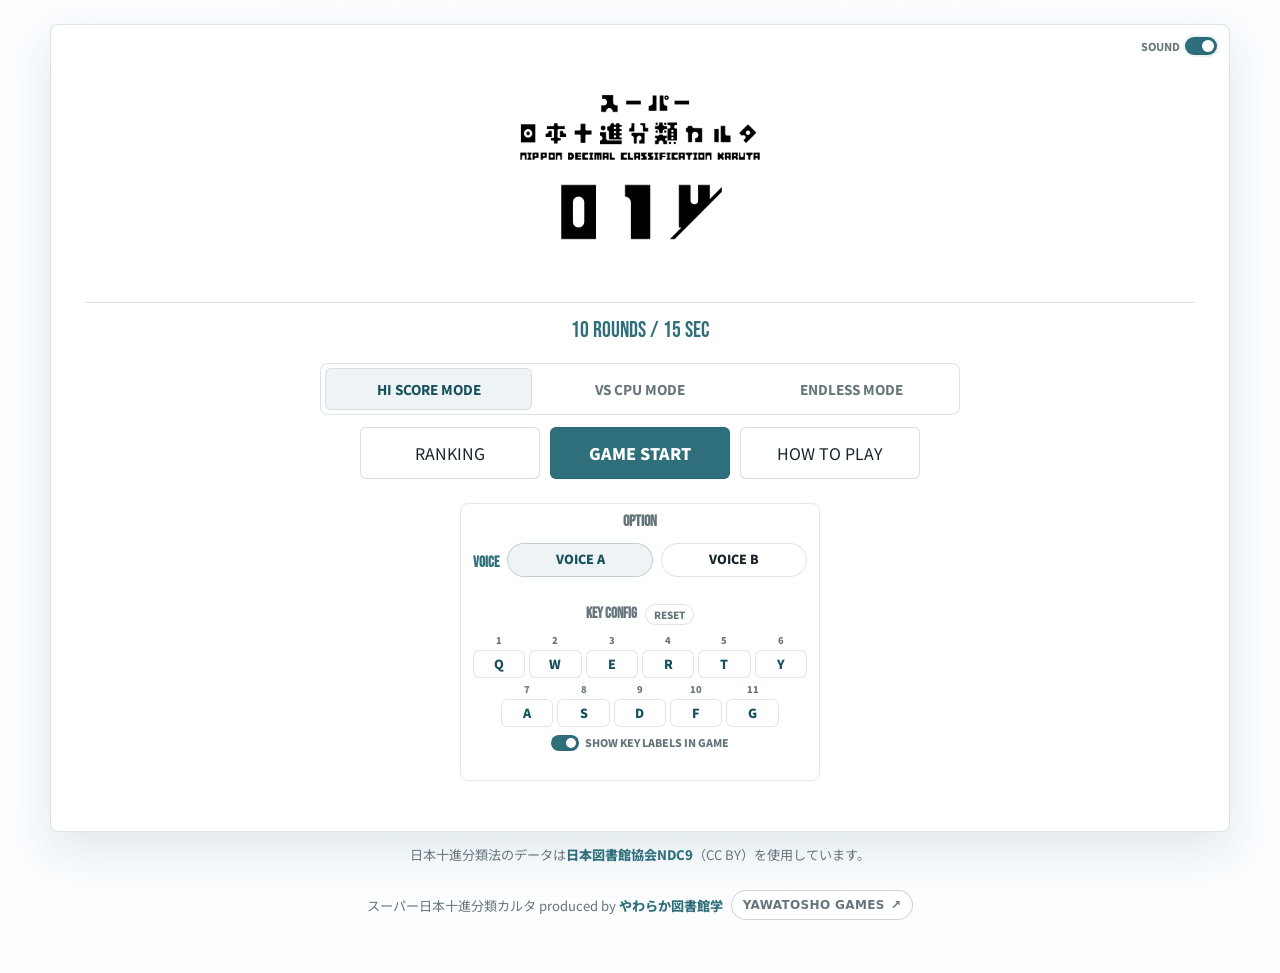
==== commit 21deea61: "Add files via upload" ====
--- a/index.html
+++ b/index.html
@@ -54,8 +54,9 @@
   <link rel="preload" href="ng.mp3" as="audio" type="audio/mpeg">
   <link rel="preload" href="start.mp3" as="audio" type="audio/mpeg">
   <link rel="preload" href="result.mp3" as="audio" type="audio/mpeg">
-  <link rel="stylesheet" href="styles.css?v=creditsgames1">
+  <link rel="stylesheet" href="styles.css?v=keyboard3">
   <script src="audio_manager.js?v=voiceoption1" defer></script>
+  <script src="keyboard_manager.js?v=keyboard2" defer></script>
   <script src="mode_loader.js?v=voiceoption1" defer></script>
 </head>
 <body data-mode="hiscore">
@@ -112,6 +113,18 @@
               <span>VOICE B</span>
             </label>
           </fieldset>
+          <section id="keyboardPanel" class="keyboard-panel" aria-label="KEY CONFIG">
+            <div class="keyboard-head">
+              <p class="keyboard-title">KEY CONFIG</p>
+              <button id="resetKeyConfig" type="button">RESET</button>
+            </div>
+            <div id="keyConfigGrid" class="key-config-grid" aria-label="カルタ位置のキー割り当て"></div>
+            <label class="key-label-toggle">
+              <input id="showKeyLabelsToggle" type="checkbox" checked>
+              <span>SHOW KEY LABELS IN GAME</span>
+            </label>
+            <p id="keyConfigStatus" class="key-config-status" aria-live="polite"></p>
+          </section>
         </section>
 
         <section class="cpu-level-panel" aria-label="CPU難易度">
--- a/styles.css
+++ b/styles.css
@@ -375,6 +375,175 @@
   color: var(--accent-strong);
 }
 
+.keyboard-panel {
+  display: grid;
+  gap: 8px;
+  margin-top: 6px;
+  padding-top: 8px;
+}
+
+.keyboard-head {
+  display: flex;
+  align-items: center;
+  justify-content: center;
+  gap: 8px;
+}
+
+.keyboard-title {
+  margin: 0;
+  color: var(--muted);
+  font-family: "Bebas Neue", "Noto Sans JP", sans-serif;
+  font-size: 0.92rem;
+  font-weight: 900;
+  letter-spacing: 0;
+  line-height: 1;
+}
+
+#resetKeyConfig {
+  min-width: 0;
+  padding: 5px 8px;
+  border: 1px solid rgba(34, 83, 95, 0.14);
+  border-radius: 999px;
+  background: rgba(255, 255, 255, 0.72);
+  color: var(--muted);
+  cursor: pointer;
+  font-size: 0.62rem;
+  font-weight: 900;
+  line-height: 1;
+}
+
+#resetKeyConfig:hover {
+  border-color: rgba(34, 83, 95, 0.24);
+  background: rgba(255, 255, 255, 0.94);
+  color: var(--accent-strong);
+}
+
+.key-config-grid {
+  display: grid;
+  grid-template-columns: repeat(12, minmax(0, 1fr));
+  gap: 4px;
+}
+
+.key-config-item {
+  display: grid;
+  grid-column: span 2;
+  gap: 3px;
+  color: var(--muted);
+  font-size: 0.58rem;
+  font-weight: 900;
+  text-align: center;
+}
+
+.key-config-item:nth-child(7) {
+  grid-column: 2 / span 2;
+}
+
+.key-config-item input {
+  width: 100%;
+  min-width: 0;
+  height: 28px;
+  padding: 0;
+  border: 1px solid rgba(34, 83, 95, 0.14);
+  border-radius: 6px;
+  background: rgba(255, 255, 255, 0.72);
+  color: var(--accent-strong);
+  font: 900 0.78rem/1 "Noto Sans JP", system-ui, sans-serif;
+  text-align: center;
+  text-transform: uppercase;
+}
+
+.key-config-item input:focus {
+  border-color: rgba(34, 83, 95, 0.34);
+  outline: none;
+  background: rgba(255, 255, 255, 0.96);
+}
+
+.key-config-status {
+  min-height: 1em;
+  margin: 0;
+  color: var(--muted);
+  font-size: 0.64rem;
+  font-weight: 800;
+  line-height: 1;
+  text-align: center;
+}
+
+.key-label-toggle {
+  display: inline-flex;
+  align-items: center;
+  justify-content: center;
+  gap: 6px;
+  color: var(--muted);
+  cursor: pointer;
+  font-size: 0.66rem;
+  font-weight: 900;
+  line-height: 1;
+}
+
+.key-label-toggle input {
+  appearance: none;
+  position: relative;
+  width: 28px;
+  height: 16px;
+  margin: 0;
+  border: 1px solid rgba(34, 83, 95, 0.18);
+  border-radius: 999px;
+  background: rgba(225, 240, 245, 0.9);
+  cursor: pointer;
+}
+
+.key-label-toggle input::before {
+  content: "";
+  position: absolute;
+  top: 2px;
+  left: 2px;
+  width: 10px;
+  height: 10px;
+  border-radius: 50%;
+  background: #fff;
+  box-shadow: 0 1px 5px rgba(31, 83, 103, 0.16);
+  transition: transform 0.18s;
+}
+
+.key-label-toggle input:checked {
+  background: var(--cyan);
+}
+
+.key-label-toggle input:checked::before {
+  transform: translateX(12px);
+}
+
+
+.card {
+  position: relative;
+}
+
+.key-badge {
+  position: absolute;
+  top: 5px;
+  left: 5px;
+  display: inline-flex;
+  min-width: 1.55em;
+  height: 1.55em;
+  align-items: center;
+  justify-content: center;
+  border: 1px solid rgba(34, 83, 95, 0.18);
+  border-radius: 5px;
+  background: rgba(255, 255, 255, 0.82);
+  color: var(--accent-strong);
+  font-size: 0.62rem;
+  font-weight: 900;
+  line-height: 1;
+  pointer-events: none;
+}
+
+@media (hover: none), (pointer: coarse), (max-width: 760px) {
+  .keyboard-panel,
+  .key-badge {
+    display: none;
+  }
+}
+
 body.game-playing .option-panel {
   display: none;
 }
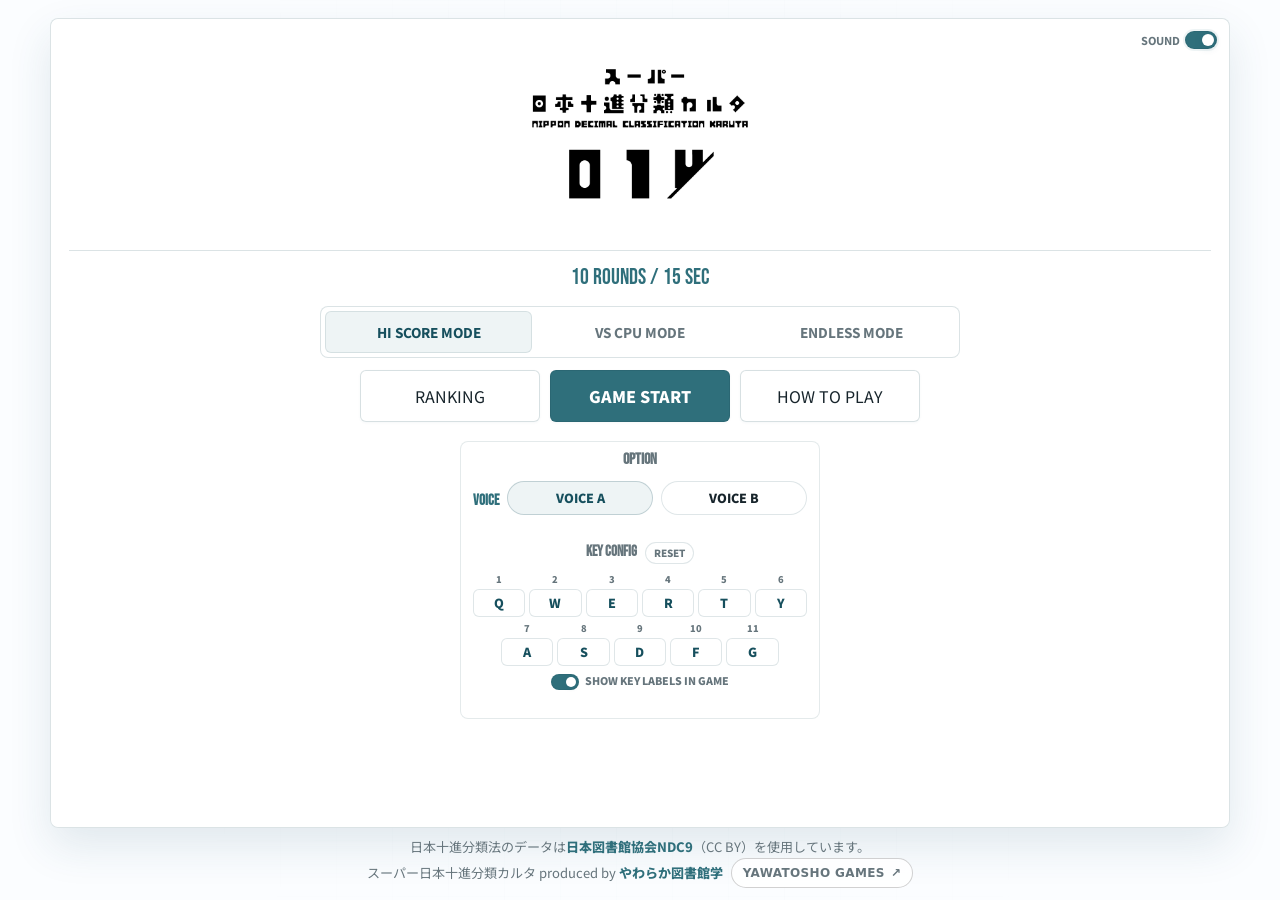
==== commit 1ffdea2b: "Add files via upload" ====
--- a/index.html
+++ b/index.html
@@ -54,7 +54,7 @@
   <link rel="preload" href="ng.mp3" as="audio" type="audio/mpeg">
   <link rel="preload" href="start.mp3" as="audio" type="audio/mpeg">
   <link rel="preload" href="result.mp3" as="audio" type="audio/mpeg">
-  <link rel="stylesheet" href="styles.css?v=keyboard3">
+  <link rel="stylesheet" href="styles.css?v=fitcredits2">
   <script src="audio_manager.js?v=voiceoption1" defer></script>
   <script src="keyboard_manager.js?v=keyboard2" defer></script>
   <script src="mode_loader.js?v=voiceoption1" defer></script>
--- a/styles.css
+++ b/styles.css
@@ -75,10 +75,14 @@
 
 .arena {
   position: relative;
+  display: flex;
   width: min(1180px, calc(100% - 28px));
-  min-height: 100vh;
+  min-height: 100dvh;
+  height: 100dvh;
   margin: 0 auto;
-  padding: 24px 0 40px;
+  padding: clamp(8px, 2vh, 18px) 0 clamp(6px, 1.5vh, 12px);
+  box-sizing: border-box;
+  flex-direction: column;
 }
 
 .ambient-lines,
@@ -115,8 +119,9 @@
 .game-shell {
   position: relative;
   z-index: 1;
-  min-height: calc(100vh - 92px);
-  padding: clamp(18px, 3vw, 34px);
+  min-height: 0;
+  padding: clamp(12px, 2vh, 24px);
+  flex: 1 1 auto;
   border: 1px solid var(--line);
   border-radius: 8px;
   background: var(--shell-bg);
@@ -137,7 +142,7 @@
 .game-hero {
   display: flex;
   justify-content: center;
-  padding-bottom: 22px;
+  padding-bottom: clamp(10px, 1.7vh, 18px);
   border-bottom: 1px solid var(--line);
 }
 
@@ -146,7 +151,9 @@
 }
 
 .game-logo {
-  width: min(420px, 88vw);
+  width: min(380px, 88vw);
+  max-height: clamp(130px, 22vh, 240px);
+  object-fit: contain;
   border-radius: 0;
   background: transparent;
   box-shadow: none;
@@ -190,8 +197,8 @@
 .topbar {
   align-items: center;
   justify-content: center;
-  margin: 14px 0 18px;
-  min-height: 28px;
+  margin: clamp(8px, 1.6vh, 14px) 0 clamp(8px, 1.7vh, 16px);
+  min-height: 24px;
 }
 
 .mode-actions,
@@ -283,7 +290,7 @@
   grid-template-columns: repeat(auto-fit, minmax(180px, 180px));
   justify-content: center;
   gap: 10px;
-  margin: 6px 0 18px;
+  margin: 6px 0 clamp(10px, 1.8vh, 16px);
 }
 
 .cpu-shell .action-row {
@@ -294,9 +301,9 @@
   position: relative;
   display: grid;
   width: min(100%, 360px);
-  gap: 13px;
-  margin: 24px auto 16px;
-  padding: 10px 12px;
+  gap: clamp(8px, 1.4vh, 13px);
+  margin: clamp(14px, 2.2vh, 22px) auto clamp(8px, 1.5vh, 14px);
+  padding: clamp(8px, 1.3vh, 10px) 12px;
   border: 1px solid rgba(34, 83, 95, 0.12);
   border-radius: 8px;
   background: rgba(255, 255, 255, 0.58);
@@ -378,8 +385,8 @@
 .keyboard-panel {
   display: grid;
   gap: 8px;
-  margin-top: 6px;
-  padding-top: 8px;
+  margin-top: clamp(4px, 1vh, 6px);
+  padding-top: clamp(6px, 1.2vh, 8px);
 }
 
 .keyboard-head {
@@ -1326,9 +1333,16 @@
 .credits {
   position: relative;
   z-index: 1;
+  flex: 0 0 auto;
+  margin-top: clamp(4px, 1vh, 8px);
   color: var(--muted);
-  font-size: 0.82rem;
+  font-size: clamp(0.68rem, 1.45vh, 0.82rem);
+  line-height: 1.25;
   text-align: center;
+}
+
+.credits p {
+  margin: 3px 0 0;
 }
 
 .credits a {
@@ -1532,6 +1546,82 @@
 
 @keyframes cpuHitFlash {
   50% { box-shadow: 0 14px 42px rgba(47, 111, 123, 0.1), inset 0 0 22px rgba(47, 111, 123, 0.06); }
+}
+
+
+@media (min-width: 761px) and (max-height: 720px) {
+  .arena {
+    padding-top: 6px;
+    padding-bottom: 6px;
+  }
+
+  .game-shell {
+    padding: 10px 16px;
+  }
+
+  .game-hero {
+    padding-bottom: 8px;
+  }
+
+  .game-logo {
+    max-height: 18vh;
+  }
+
+  .topbar {
+    margin: 6px 0 8px;
+    min-height: 22px;
+  }
+
+  .mode-actions {
+    margin-bottom: 8px;
+  }
+
+  .action-row {
+    margin-bottom: 10px;
+  }
+
+  #startButton,
+  #cpuButton,
+  #endlessButton,
+  #hiscoreButton,
+  #quitButton,
+  #restartButton,
+  #postButton,
+  #resultTopButton,
+  #rankingButton,
+  #howToButton,
+  #nextWaveButton {
+    padding-top: 10px;
+    padding-bottom: 10px;
+  }
+
+  .option-panel {
+    gap: 8px;
+    margin-top: 10px;
+    margin-bottom: 8px;
+    padding-top: 8px;
+    padding-bottom: 8px;
+  }
+
+  .keyboard-panel {
+    gap: 6px;
+    margin-top: 4px;
+    padding-top: 4px;
+  }
+
+  .key-config-item input {
+    height: 24px;
+  }
+
+  .credits {
+    margin-top: 3px;
+    font-size: 0.68rem;
+  }
+
+  .credits .games-link {
+    padding: 0.42em 0.72em;
+    font-size: 0.62rem;
+  }
 }
 
 @media (max-width: 760px) {
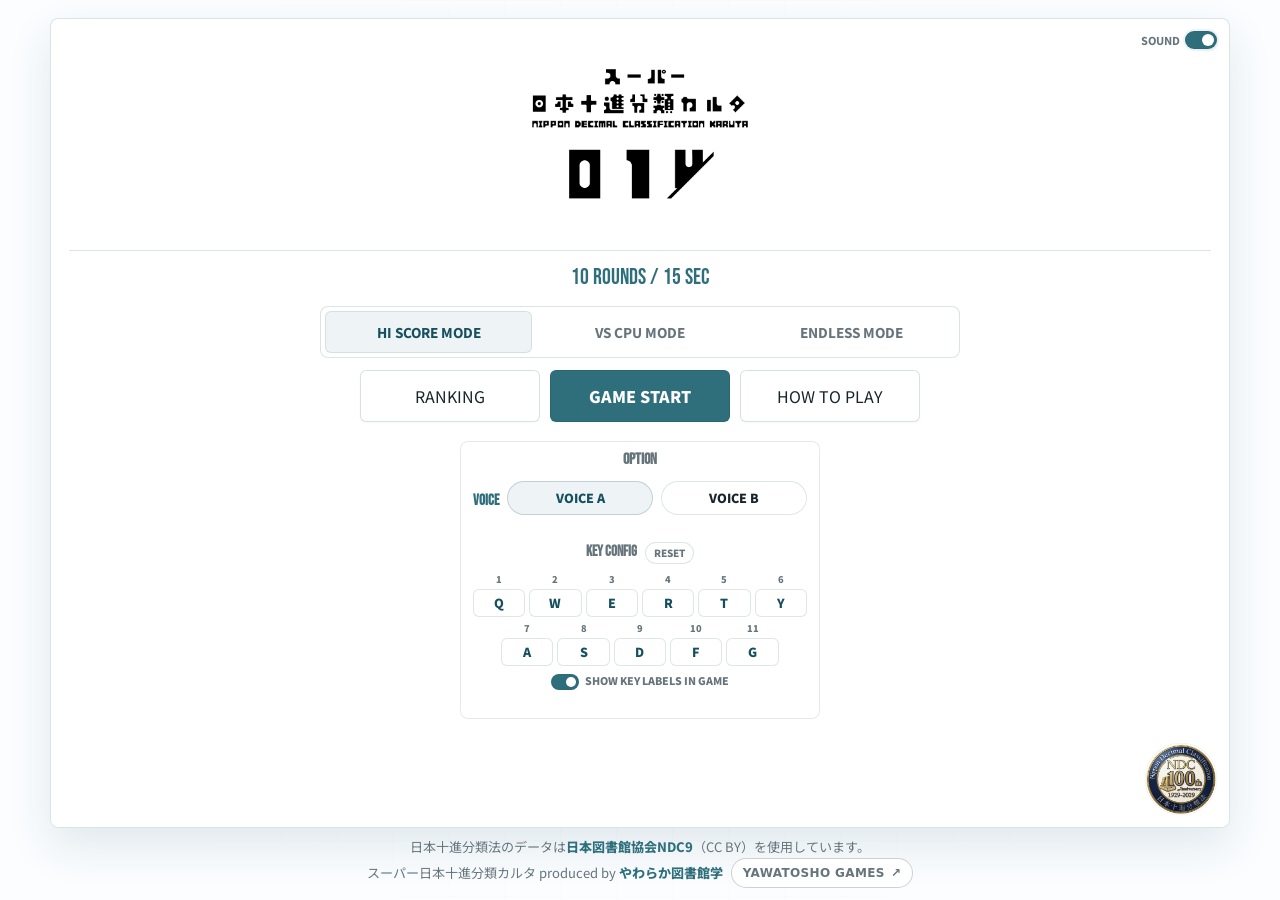
==== commit a62d9001: "Add NDC centenary logo to the title screen" ====
--- a/index.html
+++ b/index.html
@@ -54,10 +54,10 @@
   <link rel="preload" href="ng.mp3" as="audio" type="audio/mpeg">
   <link rel="preload" href="start.mp3" as="audio" type="audio/mpeg">
   <link rel="preload" href="result.mp3" as="audio" type="audio/mpeg">
-  <link rel="stylesheet" href="styles.css?v=fitcredits2">
-  <script src="audio_manager.js?v=voiceoption1" defer></script>
-  <script src="keyboard_manager.js?v=keyboard2" defer></script>
-  <script src="mode_loader.js?v=voiceoption1" defer></script>
+  <link rel="stylesheet" href="styles.css?v=ndc100-2">
+  <script src="audio_manager.js?v=voiceoption2" defer></script>
+  <script src="keyboard_manager.js?v=keyboard5" defer></script>
+  <script src="mode_loader.js?v=voiceoption2" defer></script>
 </head>
 <body data-mode="hiscore">
   <main id="main" class="arena">
@@ -171,6 +171,9 @@
           <source src="result.mp3" type="audio/mpeg">
         </audio>
       </div>
+      <a class="ndc100-link" href="https://www.jla.or.jp/committees/bunrui/ndc100/ndc100_collab/" target="_blank" rel="noopener">
+        <img src="ndc100-logo-color.png" width="1052" height="1052" alt="NDC100周年記念事業「NDCコラボ」（別タブで開きます）">
+      </a>
     </section>
 
     <dialog id="rankingModal" class="game-modal">
--- a/styles.css
+++ b/styles.css
@@ -139,6 +139,25 @@
   pointer-events: none;
 }
 
+.ndc100-link {
+  position: absolute;
+  inset-inline-end: 12px;
+  inset-block-end: 12px;
+  display: block;
+  width: 72px;
+  border-radius: 4px;
+}
+
+.ndc100-link img {
+  display: block;
+  width: 100%;
+  height: auto;
+}
+
+body.game-playing .ndc100-link {
+  display: none;
+}
+
 .game-hero {
   display: flex;
   justify-content: center;
@@ -1618,6 +1637,10 @@
     font-size: 0.68rem;
   }
 
+  .ndc100-link {
+    width: 56px;
+  }
+
   .credits .games-link {
     padding: 0.42em 0.72em;
     font-size: 0.62rem;
@@ -1799,6 +1822,12 @@
 
   .game-shell::before {
     display: none;
+  }
+
+  .ndc100-link {
+    inset-inline-end: 8px;
+    inset-block-end: 6px;
+    width: 48px;
   }
 
   #karuta {
@@ -1929,7 +1958,9 @@
   }
 
   .cpu-level-panel {
+    width: min(100% - 56px, 520px);
     margin: 8px auto 0;
+    margin-inline-start: 0;
     padding: 8px;
   }
 
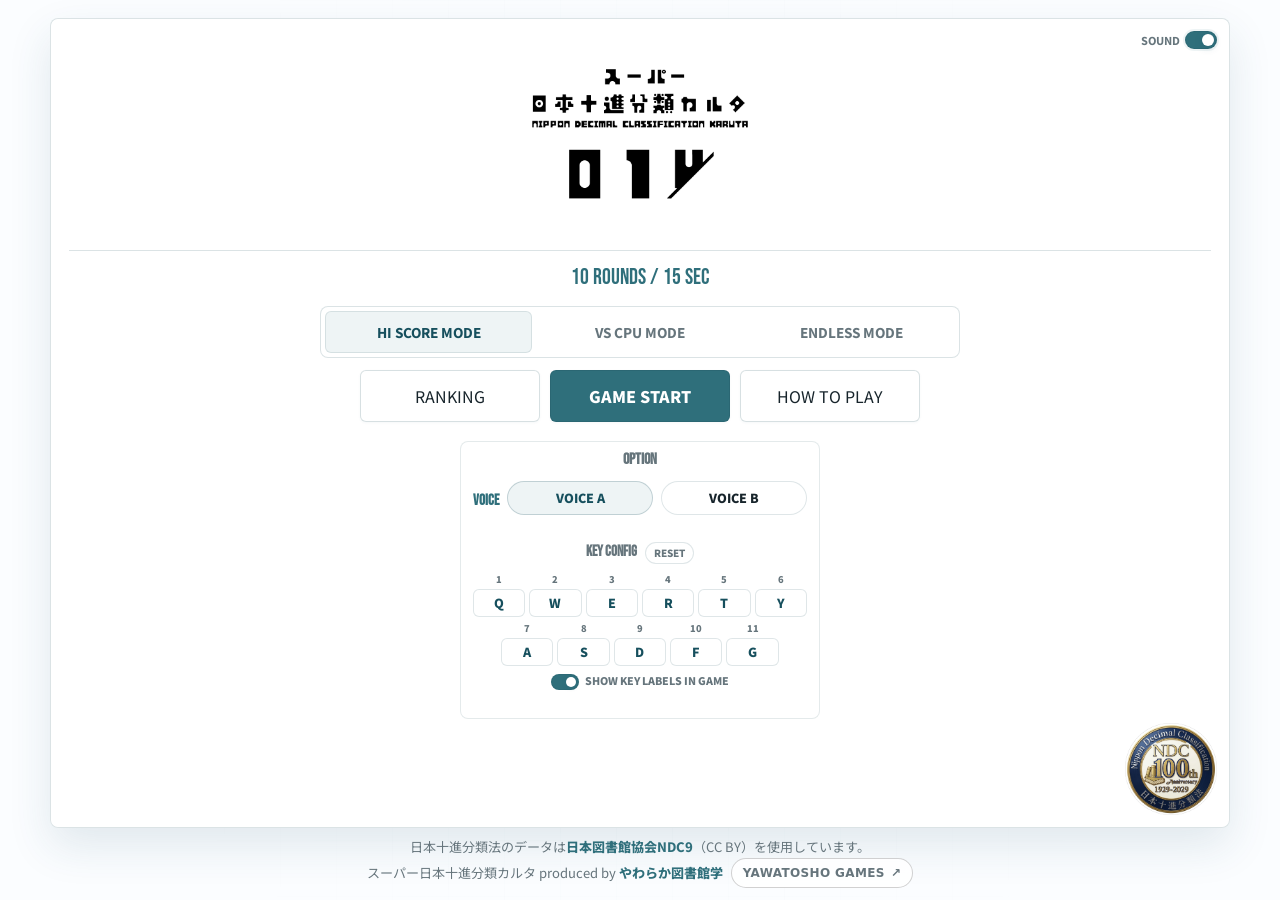
==== commit 32429828: "Increase title-screen NDC logo size" ====
--- a/index.html
+++ b/index.html
@@ -54,7 +54,7 @@
   <link rel="preload" href="ng.mp3" as="audio" type="audio/mpeg">
   <link rel="preload" href="start.mp3" as="audio" type="audio/mpeg">
   <link rel="preload" href="result.mp3" as="audio" type="audio/mpeg">
-  <link rel="stylesheet" href="styles.css?v=ndc100-2">
+  <link rel="stylesheet" href="styles.css?v=ndc100-3">
   <script src="audio_manager.js?v=voiceoption2" defer></script>
   <script src="keyboard_manager.js?v=keyboard5" defer></script>
   <script src="mode_loader.js?v=voiceoption2" defer></script>
--- a/styles.css
+++ b/styles.css
@@ -117,6 +117,7 @@
 }
 
 .game-shell {
+  --ndc100-size: 92px;
   position: relative;
   z-index: 1;
   min-height: 0;
@@ -144,7 +145,7 @@
   inset-inline-end: 12px;
   inset-block-end: 12px;
   display: block;
-  width: 72px;
+  width: var(--ndc100-size);
   border-radius: 4px;
 }
 
@@ -1575,6 +1576,7 @@
   }
 
   .game-shell {
+    --ndc100-size: 72px;
     padding: 10px 16px;
   }
 
@@ -1637,13 +1639,20 @@
     font-size: 0.68rem;
   }
 
-  .ndc100-link {
-    width: 56px;
-  }
-
   .credits .games-link {
     padding: 0.42em 0.72em;
     font-size: 0.62rem;
+  }
+}
+
+@media (min-width: 761px) and (max-height: 640px) {
+  body:not(.game-playing)[data-mode="cpu"] .game-logo {
+    max-height: 10vh;
+  }
+
+  .cpu-level-panel {
+    margin-block: 8px 4px;
+    padding-block: 6px;
   }
 }
 
@@ -1653,7 +1662,10 @@
     padding-top: 7px;
   }
 
-  .game-shell { padding: 14px; }
+  .game-shell {
+    --ndc100-size: 72px;
+    padding: 14px;
+  }
 
   .game-hero {
     gap: 10px;
@@ -1747,6 +1759,8 @@
   }
 
   .cpu-level-panel {
+    width: min(calc(100% - var(--ndc100-size) - 8px), 520px);
+    margin-inline-start: 0;
     flex-direction: column;
     align-items: stretch;
     gap: 8px;
@@ -1806,6 +1820,7 @@
   }
 
   .game-shell {
+    --ndc100-size: 64px;
     display: flex;
     height: auto;
     min-height: 0;
@@ -1827,7 +1842,6 @@
   .ndc100-link {
     inset-inline-end: 8px;
     inset-block-end: 6px;
-    width: 48px;
   }
 
   #karuta {
@@ -1958,14 +1972,17 @@
   }
 
   .cpu-level-panel {
-    width: min(100% - 56px, 520px);
-    margin: 8px auto 0;
-    margin-inline-start: 0;
+    margin-block: 8px 0;
     padding: 8px;
   }
 
   .cpu-level-panel label {
     font-size: 1rem;
+  }
+
+  #cpuLevel {
+    padding-inline: 8px;
+    font-size: 0.85rem;
   }
 
   .reader-panel {
